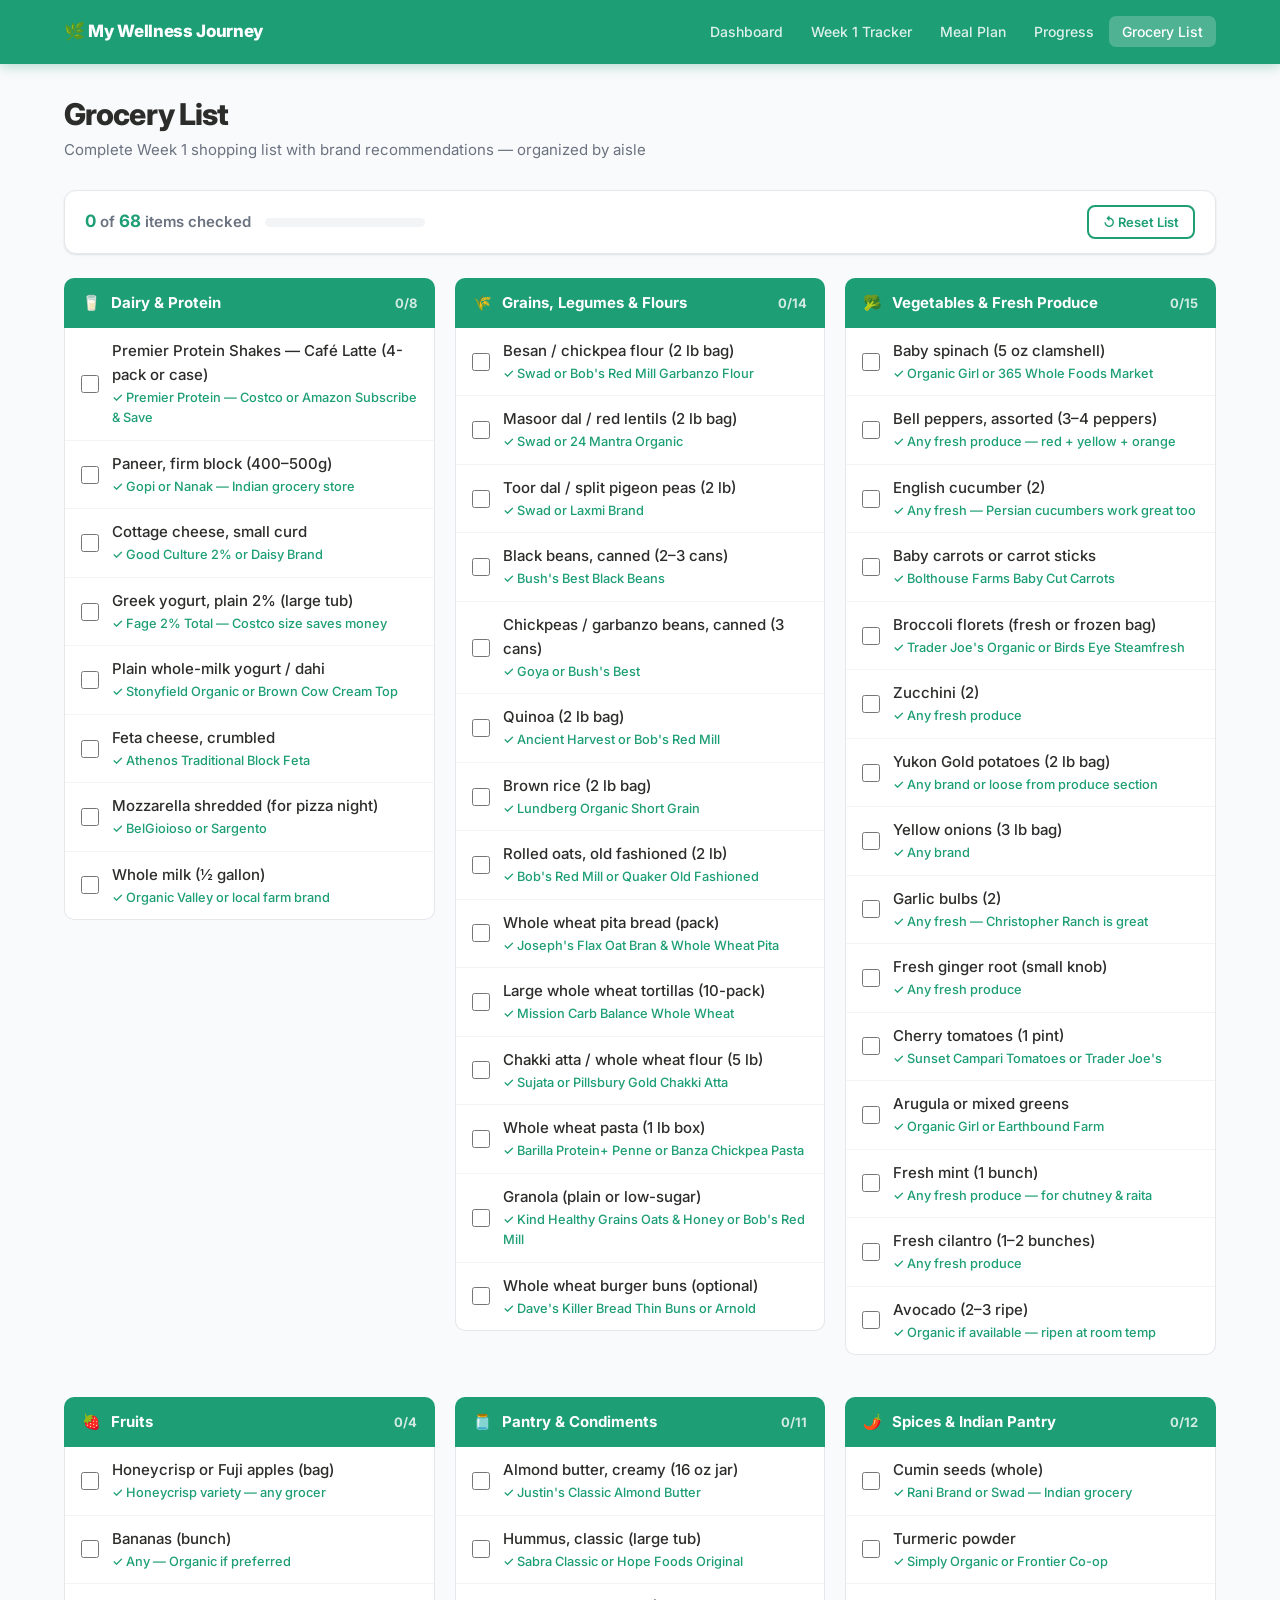
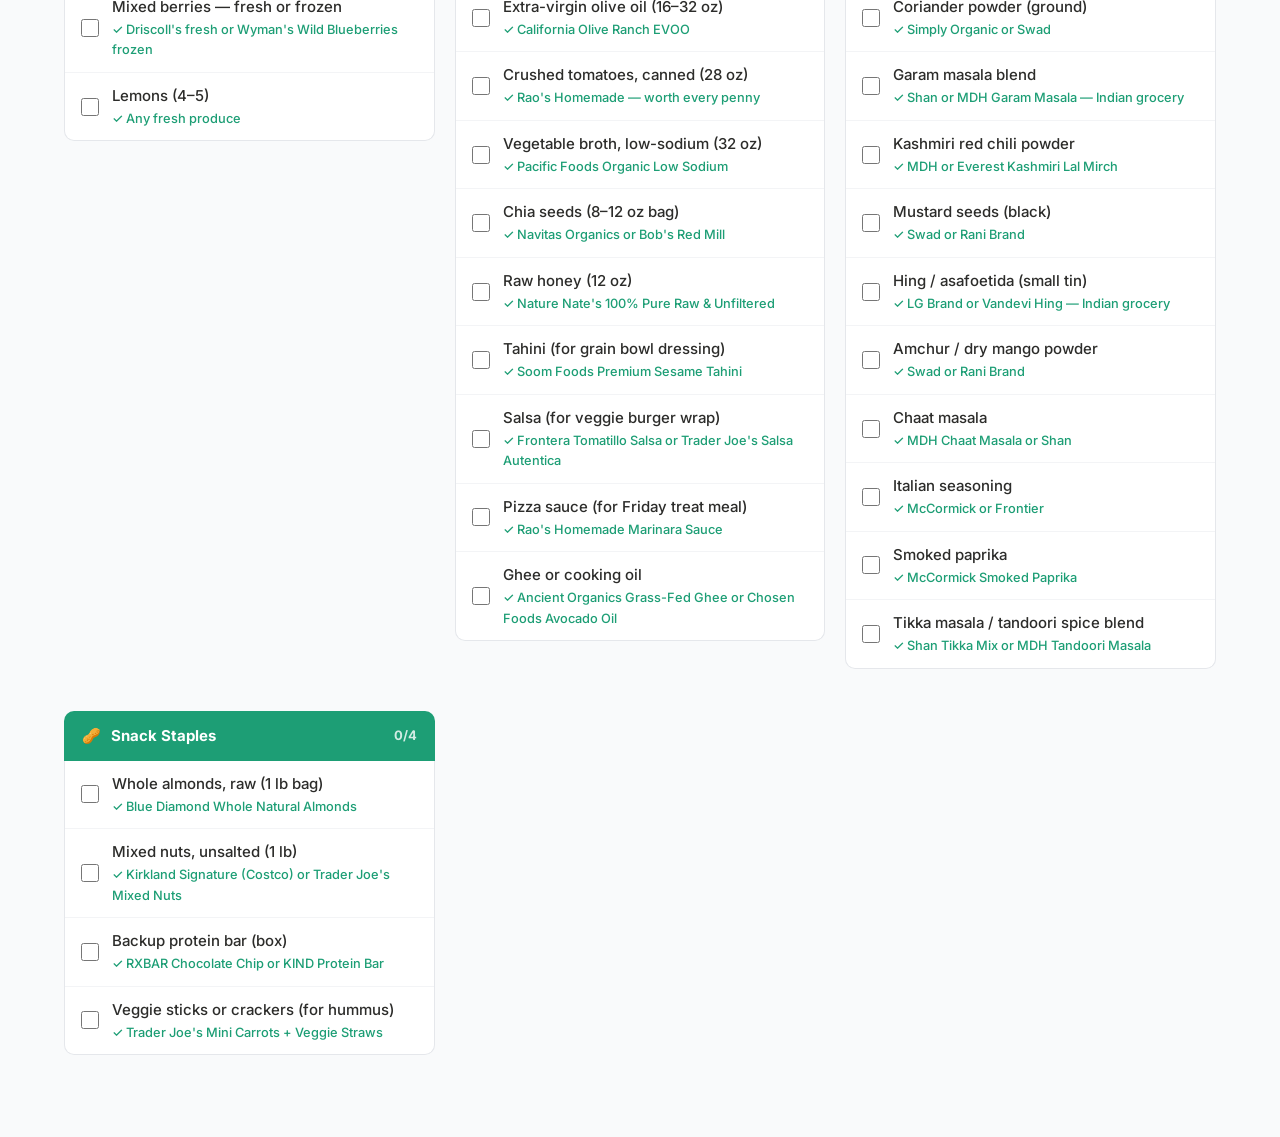
==== grocery.html @ 790ce115 "My Wellness Journey website" ====
<!DOCTYPE html>
<html lang="en">
<head>
  <meta charset="UTF-8">
  <meta name="viewport" content="width=device-width, initial-scale=1.0">
  <title>My Wellness Journey — Grocery List</title>
  <link rel="stylesheet" href="styles.css">
  <style>
    .grocery-grid {
      display: grid;
      grid-template-columns: repeat(auto-fill, minmax(340px, 1fr));
      gap: 20px;
    }
    .grocery-progress-bar { margin-bottom: 28px; }
    .reset-bar {
      display: flex; align-items: center; justify-content: space-between; flex-wrap: wrap; gap: 12px;
      background: white; border: 1px solid var(--gray-200); border-radius: var(--border-radius);
      padding: 14px 20px; margin-bottom: 24px; box-shadow: var(--shadow-sm);
    }
    .reset-bar-left { display: flex; align-items: center; gap: 14px; }
    .grocery-check-count { font-size: 0.9375rem; font-weight: 600; color: var(--text-light); }
    .grocery-check-count strong { color: var(--teal); font-size: 1.0625rem; }
  </style>
</head>
<body>

<nav class="navbar">
  <div class="nav-inner">
    <a class="nav-brand" href="index.html">🌿 My Wellness Journey</a>
    <button class="nav-toggle" id="navToggle" aria-label="Toggle navigation">
      <svg width="22" height="22" fill="none" stroke="currentColor" stroke-width="2.5" stroke-linecap="round">
        <path d="M3 11h16M3 6h16M3 16h16"/>
      </svg>
    </button>
    <ul class="nav-links" id="navLinks">
      <li><a href="index.html">Dashboard</a></li>
      <li><a href="tracker.html">Week 1 Tracker</a></li>
      <li><a href="meals.html">Meal Plan</a></li>
      <li><a href="progress.html">Progress</a></li>
      <li><a href="grocery.html" class="active">Grocery List</a></li>
    </ul>
  </div>
</nav>

<div class="page-container">
  <div class="page-header">
    <h1 class="page-title">Grocery List</h1>
    <p class="page-subtitle">Complete Week 1 shopping list with brand recommendations — organized by aisle</p>
  </div>

  <!-- PROGRESS + RESET BAR -->
  <div class="reset-bar">
    <div class="reset-bar-left">
      <span class="grocery-check-count"><strong id="checkedCount">0</strong> of <strong id="totalCount">0</strong> items checked</span>
      <div style="width:160px">
        <div class="progress-track" style="height:9px">
          <div class="progress-fill" id="groceryProgressFill" style="width:0%"></div>
        </div>
      </div>
    </div>
    <button class="btn btn-outline btn-sm" onclick="resetList()">↺ Reset List</button>
  </div>

  <div class="grocery-grid" id="groceryGrid"></div>
</div>

<script>
const CATEGORIES = [
  {
    icon: '🥛',
    name: 'Dairy & Protein',
    items: [
      { name: 'Premier Protein Shakes — Café Latte (4-pack or case)', brand: 'Premier Protein — Costco or Amazon Subscribe & Save' },
      { name: 'Paneer, firm block (400–500g)', brand: 'Gopi or Nanak — Indian grocery store' },
      { name: 'Cottage cheese, small curd', brand: 'Good Culture 2% or Daisy Brand' },
      { name: 'Greek yogurt, plain 2% (large tub)', brand: 'Fage 2% Total — Costco size saves money' },
      { name: 'Plain whole-milk yogurt / dahi', brand: 'Stonyfield Organic or Brown Cow Cream Top' },
      { name: 'Feta cheese, crumbled', brand: 'Athenos Traditional Block Feta' },
      { name: 'Mozzarella shredded (for pizza night)', brand: 'BelGioioso or Sargento' },
      { name: 'Whole milk (½ gallon)', brand: 'Organic Valley or local farm brand' },
    ]
  },
  {
    icon: '🌾',
    name: 'Grains, Legumes & Flours',
    items: [
      { name: 'Besan / chickpea flour (2 lb bag)', brand: 'Swad or Bob\'s Red Mill Garbanzo Flour' },
      { name: 'Masoor dal / red lentils (2 lb bag)', brand: 'Swad or 24 Mantra Organic' },
      { name: 'Toor dal / split pigeon peas (2 lb)', brand: 'Swad or Laxmi Brand' },
      { name: 'Black beans, canned (2–3 cans)', brand: 'Bush\'s Best Black Beans' },
      { name: 'Chickpeas / garbanzo beans, canned (3 cans)', brand: 'Goya or Bush\'s Best' },
      { name: 'Quinoa (2 lb bag)', brand: 'Ancient Harvest or Bob\'s Red Mill' },
      { name: 'Brown rice (2 lb bag)', brand: 'Lundberg Organic Short Grain' },
      { name: 'Rolled oats, old fashioned (2 lb)', brand: 'Bob\'s Red Mill or Quaker Old Fashioned' },
      { name: 'Whole wheat pita bread (pack)', brand: 'Joseph\'s Flax Oat Bran & Whole Wheat Pita' },
      { name: 'Large whole wheat tortillas (10-pack)', brand: 'Mission Carb Balance Whole Wheat' },
      { name: 'Chakki atta / whole wheat flour (5 lb)', brand: 'Sujata or Pillsbury Gold Chakki Atta' },
      { name: 'Whole wheat pasta (1 lb box)', brand: 'Barilla Protein+ Penne or Banza Chickpea Pasta' },
      { name: 'Granola (plain or low-sugar)', brand: 'Kind Healthy Grains Oats & Honey or Bob\'s Red Mill' },
      { name: 'Whole wheat burger buns (optional)', brand: 'Dave\'s Killer Bread Thin Buns or Arnold' },
    ]
  },
  {
    icon: '🥦',
    name: 'Vegetables & Fresh Produce',
    items: [
      { name: 'Baby spinach (5 oz clamshell)', brand: 'Organic Girl or 365 Whole Foods Market' },
      { name: 'Bell peppers, assorted (3–4 peppers)', brand: 'Any fresh produce — red + yellow + orange' },
      { name: 'English cucumber (2)', brand: 'Any fresh — Persian cucumbers work great too' },
      { name: 'Baby carrots or carrot sticks', brand: 'Bolthouse Farms Baby Cut Carrots' },
      { name: 'Broccoli florets (fresh or frozen bag)', brand: 'Trader Joe\'s Organic or Birds Eye Steamfresh' },
      { name: 'Zucchini (2)', brand: 'Any fresh produce' },
      { name: 'Yukon Gold potatoes (2 lb bag)', brand: 'Any brand or loose from produce section' },
      { name: 'Yellow onions (3 lb bag)', brand: 'Any brand' },
      { name: 'Garlic bulbs (2)', brand: 'Any fresh — Christopher Ranch is great' },
      { name: 'Fresh ginger root (small knob)', brand: 'Any fresh produce' },
      { name: 'Cherry tomatoes (1 pint)', brand: 'Sunset Campari Tomatoes or Trader Joe\'s' },
      { name: 'Arugula or mixed greens', brand: 'Organic Girl or Earthbound Farm' },
      { name: 'Fresh mint (1 bunch)', brand: 'Any fresh produce — for chutney & raita' },
      { name: 'Fresh cilantro (1–2 bunches)', brand: 'Any fresh produce' },
      { name: 'Avocado (2–3 ripe)', brand: 'Organic if available — ripen at room temp' },
    ]
  },
  {
    icon: '🍓',
    name: 'Fruits',
    items: [
      { name: 'Honeycrisp or Fuji apples (bag)', brand: 'Honeycrisp variety — any grocer' },
      { name: 'Bananas (bunch)', brand: 'Any — Organic if preferred' },
      { name: 'Mixed berries — fresh or frozen', brand: 'Driscoll\'s fresh or Wyman\'s Wild Blueberries frozen' },
      { name: 'Lemons (4–5)', brand: 'Any fresh produce' },
    ]
  },
  {
    icon: '🫙',
    name: 'Pantry & Condiments',
    items: [
      { name: 'Almond butter, creamy (16 oz jar)', brand: 'Justin\'s Classic Almond Butter' },
      { name: 'Hummus, classic (large tub)', brand: 'Sabra Classic or Hope Foods Original' },
      { name: 'Extra-virgin olive oil (16–32 oz)', brand: 'California Olive Ranch EVOO' },
      { name: 'Crushed tomatoes, canned (28 oz)', brand: 'Rao\'s Homemade — worth every penny' },
      { name: 'Vegetable broth, low-sodium (32 oz)', brand: 'Pacific Foods Organic Low Sodium' },
      { name: 'Chia seeds (8–12 oz bag)', brand: 'Navitas Organics or Bob\'s Red Mill' },
      { name: 'Raw honey (12 oz)', brand: 'Nature Nate\'s 100% Pure Raw & Unfiltered' },
      { name: 'Tahini (for grain bowl dressing)', brand: 'Soom Foods Premium Sesame Tahini' },
      { name: 'Salsa (for veggie burger wrap)', brand: 'Frontera Tomatillo Salsa or Trader Joe\'s Salsa Autentica' },
      { name: 'Pizza sauce (for Friday treat meal)', brand: 'Rao\'s Homemade Marinara Sauce' },
      { name: 'Ghee or cooking oil', brand: 'Ancient Organics Grass-Fed Ghee or Chosen Foods Avocado Oil' },
    ]
  },
  {
    icon: '🌶️',
    name: 'Spices & Indian Pantry',
    items: [
      { name: 'Cumin seeds (whole)', brand: 'Rani Brand or Swad — Indian grocery' },
      { name: 'Turmeric powder', brand: 'Simply Organic or Frontier Co-op' },
      { name: 'Coriander powder (ground)', brand: 'Simply Organic or Swad' },
      { name: 'Garam masala blend', brand: 'Shan or MDH Garam Masala — Indian grocery' },
      { name: 'Kashmiri red chili powder', brand: 'MDH or Everest Kashmiri Lal Mirch' },
      { name: 'Mustard seeds (black)', brand: 'Swad or Rani Brand' },
      { name: 'Hing / asafoetida (small tin)', brand: 'LG Brand or Vandevi Hing — Indian grocery' },
      { name: 'Amchur / dry mango powder', brand: 'Swad or Rani Brand' },
      { name: 'Chaat masala', brand: 'MDH Chaat Masala or Shan' },
      { name: 'Italian seasoning', brand: 'McCormick or Frontier' },
      { name: 'Smoked paprika', brand: 'McCormick Smoked Paprika' },
      { name: 'Tikka masala / tandoori spice blend', brand: 'Shan Tikka Mix or MDH Tandoori Masala' },
    ]
  },
  {
    icon: '🥜',
    name: 'Snack Staples',
    items: [
      { name: 'Whole almonds, raw (1 lb bag)', brand: 'Blue Diamond Whole Natural Almonds' },
      { name: 'Mixed nuts, unsalted (1 lb)', brand: 'Kirkland Signature (Costco) or Trader Joe\'s Mixed Nuts' },
      { name: 'Backup protein bar (box)', brand: 'RXBAR Chocolate Chip or KIND Protein Bar' },
      { name: 'Veggie sticks or crackers (for hummus)', brand: 'Trader Joe\'s Mini Carrots + Veggie Straws' },
    ]
  },
];

const STORAGE_KEY = 'wellness_grocery';

function loadChecked() { return JSON.parse(localStorage.getItem(STORAGE_KEY) || '{}'); }
function saveChecked(obj) { localStorage.setItem(STORAGE_KEY, JSON.stringify(obj)); }

function getItemKey(catIdx, itemIdx) { return `c${catIdx}_i${itemIdx}`; }

function render() {
  const checked = loadChecked();
  const grid    = document.getElementById('groceryGrid');
  grid.innerHTML = '';

  let totalItems   = 0;
  let checkedItems = 0;

  CATEGORIES.forEach((cat, ci) => {
    totalItems += cat.items.length;

    const catDiv = document.createElement('div');
    catDiv.className = 'grocery-category';

    const catCheckedCount = cat.items.filter((_,ii) => checked[getItemKey(ci,ii)]).length;
    checkedItems += catCheckedCount;

    catDiv.innerHTML = `
      <div class="grocery-cat-head">
        <span>${cat.icon}</span>
        <span>${cat.name}</span>
        <span style="margin-left:auto;opacity:0.8;font-size:0.8125rem">${catCheckedCount}/${cat.items.length}</span>
      </div>
      <div class="grocery-items" id="catItems-${ci}"></div>
    `;

    grid.appendChild(catDiv);

    const itemsContainer = document.getElementById('catItems-'+ci);
    cat.items.forEach((item, ii) => {
      const key     = getItemKey(ci, ii);
      const isChecked = checked[key] || false;

      const itemDiv = document.createElement('label');
      itemDiv.className = 'grocery-item' + (isChecked ? ' g-checked' : '');
      itemDiv.innerHTML = `
        <input type="checkbox" ${isChecked ? 'checked' : ''}>
        <div style="flex:1;min-width:0">
          <div class="grocery-item-name">${item.name}</div>
          <div class="grocery-item-brand">✓ ${item.brand}</div>
        </div>
      `;

      const cb = itemDiv.querySelector('input');
      cb.addEventListener('change', e => {
        const c = loadChecked();
        if (e.target.checked) c[key] = true;
        else delete c[key];
        saveChecked(c);
        render();
      });

      itemsContainer.appendChild(itemDiv);
    });
  });

  // Update progress
  document.getElementById('checkedCount').textContent = checkedItems;
  document.getElementById('totalCount').textContent   = totalItems;
  document.getElementById('groceryProgressFill').style.width = (totalItems ? checkedItems/totalItems*100 : 0) + '%';
}

function resetList() {
  if (!confirm('Uncheck all grocery items? Great for a fresh shopping trip!')) return;
  localStorage.removeItem(STORAGE_KEY);
  render();
}

document.getElementById('navToggle').addEventListener('click', () => {
  document.getElementById('navLinks').classList.toggle('open');
});

render();
</script>
</body>
</html>
---- styles.css ----
/* ============================================================
   MY WELLNESS JOURNEY — Shared Stylesheet
   ============================================================ */

@import url('https://fonts.googleapis.com/css2?family=Inter:wght@400;500;600;700;800&display=swap');

:root {
  --teal:        #1D9E75;
  --teal-light:  #E1F5EE;
  --teal-dark:   #147a5b;
  --text:        #2C2C2A;
  --text-light:  #6B7280;
  --amber:       #BA7517;
  --amber-light: #FEF3C7;
  --purple:      #534AB7;
  --purple-light:#EDE9FF;
  --white:       #ffffff;
  --gray-50:     #F9FAFB;
  --gray-100:    #F3F4F6;
  --gray-200:    #E5E7EB;
  --gray-300:    #D1D5DB;
  --red:         #EF4444;
  --red-light:   #FEE2E2;
  --border-radius: 12px;
  --shadow-sm: 0 1px 3px rgba(0,0,0,0.07), 0 1px 2px rgba(0,0,0,0.04);
  --shadow:    0 4px 6px -1px rgba(0,0,0,0.08), 0 2px 4px -1px rgba(0,0,0,0.04);
  --shadow-lg: 0 10px 20px -3px rgba(0,0,0,0.09), 0 4px 8px -2px rgba(0,0,0,0.04);
  --nav-height: 64px;
  --max-width:  1200px;
}

*, *::before, *::after { box-sizing: border-box; margin: 0; padding: 0; }

body {
  font-family: 'Inter', -apple-system, BlinkMacSystemFont, 'Segoe UI', sans-serif;
  color: var(--text);
  background: var(--gray-50);
  line-height: 1.6;
  min-height: 100vh;
}

/* =================== NAVIGATION =================== */
.navbar {
  background: var(--teal);
  height: var(--nav-height);
  position: sticky;
  top: 0;
  z-index: 200;
  box-shadow: 0 2px 12px rgba(29,158,117,0.35);
}
.nav-inner {
  max-width: var(--max-width);
  margin: 0 auto;
  padding: 0 24px;
  height: 100%;
  display: flex;
  align-items: center;
  justify-content: space-between;
}
.nav-brand {
  font-size: 1.0625rem;
  font-weight: 800;
  color: white;
  text-decoration: none;
  letter-spacing: -0.02em;
  white-space: nowrap;
  display: flex;
  align-items: center;
  gap: 8px;
}
.nav-links {
  display: flex;
  list-style: none;
  gap: 2px;
}
.nav-links a {
  color: rgba(255,255,255,0.85);
  text-decoration: none;
  padding: 7px 13px;
  border-radius: 7px;
  font-size: 0.875rem;
  font-weight: 500;
  transition: all 0.15s;
  white-space: nowrap;
}
.nav-links a:hover,
.nav-links a.active {
  color: white;
  background: rgba(255,255,255,0.22);
}
.nav-toggle {
  display: none;
  background: none;
  border: none;
  color: white;
  cursor: pointer;
  padding: 6px;
  border-radius: 6px;
}
.nav-toggle:hover { background: rgba(255,255,255,0.15); }

/* =================== PAGE LAYOUT =================== */
.page-container {
  max-width: var(--max-width);
  margin: 0 auto;
  padding: 32px 24px 60px;
}
.page-header { margin-bottom: 28px; }
.page-title {
  font-size: 1.875rem;
  font-weight: 800;
  color: var(--text);
  letter-spacing: -0.03em;
  line-height: 1.2;
}
.page-subtitle {
  color: var(--text-light);
  margin-top: 6px;
  font-size: 0.9375rem;
}

/* =================== CARDS =================== */
.card {
  background: var(--white);
  border-radius: var(--border-radius);
  border: 1px solid var(--gray-200);
  box-shadow: var(--shadow-sm);
  overflow: hidden;
}
.card-header {
  padding: 15px 20px;
  border-bottom: 1px solid var(--gray-100);
  display: flex;
  align-items: center;
  justify-content: space-between;
  gap: 12px;
}
.card-title {
  font-size: 0.9375rem;
  font-weight: 700;
  color: var(--text);
}
.card-body { padding: 20px; }

/* =================== STATS GRID =================== */
.stats-grid {
  display: grid;
  grid-template-columns: repeat(auto-fit, minmax(170px, 1fr));
  gap: 14px;
  margin-bottom: 24px;
}
.stat-card {
  background: var(--white);
  border-radius: var(--border-radius);
  border: 1px solid var(--gray-200);
  box-shadow: var(--shadow-sm);
  padding: 20px;
  text-align: center;
  transition: transform 0.2s, box-shadow 0.2s;
}
.stat-card:hover {
  transform: translateY(-2px);
  box-shadow: var(--shadow);
}
.stat-value {
  font-size: 2rem;
  font-weight: 800;
  color: var(--teal);
  letter-spacing: -0.04em;
  line-height: 1;
  margin-bottom: 6px;
}
.stat-label {
  font-size: 0.75rem;
  color: var(--text-light);
  font-weight: 600;
  text-transform: uppercase;
  letter-spacing: 0.05em;
}
.stat-card.stat-purple .stat-value { color: var(--purple); }
.stat-card.stat-amber  .stat-value { color: var(--amber); }
.stat-card.stat-red    .stat-value { color: var(--red); }

/* =================== BUTTONS =================== */
.btn {
  display: inline-flex;
  align-items: center;
  gap: 8px;
  padding: 10px 20px;
  border-radius: 8px;
  font-size: 0.9375rem;
  font-weight: 600;
  cursor: pointer;
  border: 2px solid transparent;
  transition: all 0.15s;
  text-decoration: none;
  font-family: inherit;
}
.btn-primary { background: var(--teal); color: white; }
.btn-primary:hover {
  background: var(--teal-dark);
  transform: translateY(-1px);
  box-shadow: 0 4px 14px rgba(29,158,117,0.4);
}
.btn-outline { background: transparent; color: var(--teal); border-color: var(--teal); }
.btn-outline:hover { background: var(--teal-light); }
.btn-danger { background: var(--red); color: white; border-color: var(--red); }
.btn-danger:hover { background: #dc2626; }
.btn-sm { padding: 7px 14px; font-size: 0.8125rem; }

/* =================== PROGRESS BARS =================== */
.progress-wrap { margin: 10px 0; }
.progress-label {
  display: flex;
  justify-content: space-between;
  font-size: 0.8125rem;
  color: var(--text-light);
  margin-bottom: 5px;
  font-weight: 500;
}
.progress-track {
  background: var(--gray-100);
  border-radius: 999px;
  height: 9px;
  overflow: hidden;
}
.progress-fill {
  height: 100%;
  border-radius: 999px;
  background: var(--teal);
  transition: width 0.45s cubic-bezier(.4,0,.2,1);
  min-width: 0;
}
.progress-fill.p-purple { background: var(--purple); }
.progress-fill.p-amber  { background: var(--amber); }
.progress-fill.p-full   { background: var(--teal); }

/* =================== CHECKBOXES =================== */
.meal-row {
  display: flex;
  align-items: center;
  gap: 12px;
  padding: 11px 14px;
  border-radius: 9px;
  cursor: pointer;
  transition: background 0.12s, border-color 0.12s;
  border: 1.5px solid transparent;
  margin-bottom: 4px;
}
.meal-row:hover  { background: var(--teal-light); border-color: rgba(29,158,117,0.3); }
.meal-row.is-checked { background: #d4f0e7; border-color: var(--teal); }
.meal-row input[type="checkbox"] { width: 19px; height: 19px; accent-color: var(--teal); cursor: pointer; flex-shrink: 0; }
.meal-info { flex: 1; min-width: 0; }
.meal-type  { font-size: 0.6875rem; font-weight: 700; text-transform: uppercase; letter-spacing: 0.06em; color: var(--text-light); }
.meal-food  { font-size: 0.9rem; color: var(--text); font-weight: 500; margin-top: 1px; white-space: nowrap; overflow: hidden; text-overflow: ellipsis; }
.meal-row.is-checked .meal-food { text-decoration: line-through; opacity: 0.55; }
.protein-pill {
  font-size: 0.8125rem;
  font-weight: 700;
  color: var(--purple);
  background: var(--purple-light);
  padding: 3px 9px;
  border-radius: 20px;
  white-space: nowrap;
  flex-shrink: 0;
}
.protein-pill.optional { color: var(--text-light); background: var(--gray-100); }

/* =================== TOGGLE =================== */
.toggle-wrap {
  display: flex;
  align-items: center;
  gap: 12px;
  cursor: pointer;
  padding: 11px 14px;
  border-radius: 9px;
  border: 1.5px solid transparent;
  transition: background 0.12s;
  margin-bottom: 4px;
}
.toggle-wrap:hover { background: var(--amber-light); }
.toggle { position: relative; width: 46px; height: 25px; flex-shrink: 0; }
.toggle input { opacity: 0; width: 0; height: 0; position: absolute; }
.toggle-slider {
  position: absolute; inset: 0;
  background: var(--gray-300);
  border-radius: 999px;
  transition: background 0.2s;
  cursor: pointer;
}
.toggle-slider::before {
  content: '';
  position: absolute;
  width: 19px; height: 19px;
  left: 3px; bottom: 3px;
  background: white;
  border-radius: 50%;
  transition: transform 0.2s;
  box-shadow: 0 1px 4px rgba(0,0,0,0.22);
}
.toggle input:checked + .toggle-slider { background: var(--amber); }
.toggle input:checked + .toggle-slider::before { transform: translateX(21px); }
.toggle-label { font-size: 0.9375rem; font-weight: 500; color: var(--text); }

/* =================== BADGES =================== */
.badge {
  display: inline-flex;
  align-items: center;
  padding: 3px 10px;
  border-radius: 20px;
  font-size: 0.75rem;
  font-weight: 600;
  letter-spacing: 0.02em;
  white-space: nowrap;
}
.badge-teal   { background: var(--teal-light); color: var(--teal-dark); }
.badge-purple { background: var(--purple-light); color: var(--purple); }
.badge-amber  { background: var(--amber-light); color: var(--amber); }
.badge-complete { background: var(--teal); color: white; }
.badge-gray   { background: var(--gray-100); color: var(--text-light); }

/* =================== TIP BOX =================== */
.tip-box {
  background: linear-gradient(135deg, var(--teal-light) 0%, #c8eadf 100%);
  border-left: 4px solid var(--teal);
  border-radius: 0 10px 10px 0;
  padding: 14px 18px;
  margin-top: 16px;
}
.tip-box-label {
  font-size: 0.6875rem;
  font-weight: 700;
  text-transform: uppercase;
  letter-spacing: 0.08em;
  color: var(--teal-dark);
  margin-bottom: 5px;
}
.tip-box p { font-size: 0.9rem; color: var(--text); line-height: 1.55; }

/* =================== FORMS =================== */
.form-group { margin-bottom: 16px; }
.form-label { display: block; font-size: 0.875rem; font-weight: 600; color: var(--text); margin-bottom: 6px; }
.form-control {
  width: 100%;
  padding: 10px 14px;
  border: 1.5px solid var(--gray-300);
  border-radius: 8px;
  font-size: 0.9375rem;
  font-family: inherit;
  color: var(--text);
  background: white;
  transition: border-color 0.15s, box-shadow 0.15s;
  outline: none;
}
.form-control:focus {
  border-color: var(--teal);
  box-shadow: 0 0 0 3px rgba(29,158,117,0.14);
}
textarea.form-control { resize: vertical; min-height: 80px; }

/* =================== TABS =================== */
.tab-list {
  display: flex;
  gap: 3px;
  padding: 5px;
  background: var(--gray-100);
  border-radius: 11px;
  overflow-x: auto;
  scrollbar-width: thin;
  scrollbar-color: var(--gray-300) transparent;
  margin-bottom: 24px;
}
.tab-btn {
  flex: 1;
  min-width: 78px;
  padding: 9px 10px;
  border: none;
  background: transparent;
  border-radius: 8px;
  font-size: 0.78rem;
  font-weight: 600;
  color: var(--text-light);
  cursor: pointer;
  transition: all 0.15s;
  white-space: nowrap;
  text-align: center;
  position: relative;
  font-family: inherit;
}
.tab-btn:hover { background: white; color: var(--text); }
.tab-btn.active { background: white; color: var(--teal); box-shadow: var(--shadow-sm); }
.tab-btn.tab-done { color: var(--teal-dark); }
.tab-done-dot {
  position: absolute;
  top: 4px; right: 6px;
  width: 8px; height: 8px;
  background: var(--teal);
  border-radius: 50%;
}
.tab-day { display: block; font-size: 0.875rem; font-weight: 700; }
.tab-date { display: block; font-size: 0.6875rem; opacity: 0.75; margin-top: 1px; }

/* =================== MEALS TABLE =================== */
.meal-table-wrap { overflow-x: auto; margin-bottom: 40px; border-radius: var(--border-radius); border: 1px solid var(--gray-200); box-shadow: var(--shadow-sm); }
.meal-table { width: 100%; border-collapse: collapse; min-width: 700px; }
.meal-table th {
  background: var(--teal);
  color: white;
  padding: 12px 14px;
  font-size: 0.8125rem;
  font-weight: 700;
  text-align: left;
  white-space: nowrap;
}
.meal-table th.day-head { min-width: 130px; }
.meal-table th:first-child { width: 90px; border-radius: 12px 0 0 0; }
.meal-table th:last-child  { border-radius: 0 12px 0 0; }
.meal-table td {
  padding: 10px 14px;
  font-size: 0.8375rem;
  color: var(--text);
  border-bottom: 1px solid var(--gray-100);
  vertical-align: top;
  line-height: 1.4;
}
.meal-table tr:last-child td { border-bottom: none; }
.meal-table tr:nth-child(even) td { background: var(--gray-50); }
.meal-table td:first-child {
  font-weight: 700;
  color: var(--teal-dark);
  font-size: 0.75rem;
  text-transform: uppercase;
  letter-spacing: 0.04em;
  white-space: nowrap;
}
.meal-table .p-tag {
  display: inline-block;
  font-size: 0.7rem;
  font-weight: 700;
  color: var(--purple);
  background: var(--purple-light);
  padding: 1px 6px;
  border-radius: 10px;
  margin-top: 3px;
}

/* =================== RECIPE CARDS =================== */
.recipe-grid {
  display: grid;
  grid-template-columns: repeat(auto-fill, minmax(320px, 1fr));
  gap: 20px;
}
.recipe-card {
  background: white;
  border-radius: var(--border-radius);
  border: 1px solid var(--gray-200);
  box-shadow: var(--shadow-sm);
  overflow: hidden;
  transition: transform 0.2s, box-shadow 0.2s;
}
.recipe-card:hover { transform: translateY(-3px); box-shadow: var(--shadow-lg); }
.recipe-card-head { background: var(--teal); padding: 16px 18px; color: white; }
.recipe-card-head h3 { font-size: 1.0625rem; font-weight: 800; margin-bottom: 10px; }
.recipe-meta { display: flex; gap: 10px; flex-wrap: wrap; }
.recipe-meta-item { font-size: 0.8rem; color: rgba(255,255,255,0.9); display: flex; align-items: center; gap: 4px; }
.recipe-badges { display: flex; gap: 8px; margin-top: 10px; flex-wrap: wrap; }
.recipe-badge-protein { background: rgba(83,74,183,0.25); color: white; padding: 4px 10px; border-radius: 20px; font-size: 0.8rem; font-weight: 700; }
.recipe-badge-cal { background: rgba(186,117,23,0.3); color: #ffe4a0; padding: 4px 10px; border-radius: 20px; font-size: 0.8rem; font-weight: 700; }
.recipe-body { padding: 18px; }
.recipe-section { margin-bottom: 14px; }
.recipe-section:last-child { margin-bottom: 0; }
.recipe-section-title { font-size: 0.7rem; font-weight: 800; text-transform: uppercase; letter-spacing: 0.07em; color: var(--text-light); margin-bottom: 8px; }
.recipe-section ul { list-style: none; padding: 0; }
.recipe-section ul li { font-size: 0.875rem; padding: 4px 0; color: var(--text); display: flex; align-items: baseline; gap: 7px; border-bottom: 1px solid var(--gray-100); }
.recipe-section ul li:last-child { border-bottom: none; }
.recipe-section ul li::before { content: '•'; color: var(--teal); font-weight: 900; flex-shrink: 0; }
.recipe-section ol { padding-left: 18px; }
.recipe-section ol li { font-size: 0.875rem; padding: 4px 0; color: var(--text); line-height: 1.5; }

/* =================== GROCERY =================== */
.grocery-category { margin-bottom: 22px; }
.grocery-cat-head {
  display: flex;
  align-items: center;
  gap: 10px;
  padding: 13px 18px;
  background: var(--teal);
  color: white;
  border-radius: 10px 10px 0 0;
  font-size: 0.9375rem;
  font-weight: 700;
}
.grocery-items {
  background: white;
  border: 1px solid var(--gray-200);
  border-top: none;
  border-radius: 0 0 10px 10px;
  overflow: hidden;
}
.grocery-item {
  display: flex;
  align-items: center;
  gap: 13px;
  padding: 11px 16px;
  border-bottom: 1px solid var(--gray-100);
  cursor: pointer;
  transition: background 0.1s;
}
.grocery-item:last-child { border-bottom: none; }
.grocery-item:hover { background: var(--teal-light); }
.grocery-item.g-checked { background: var(--gray-50); }
.grocery-item input[type="checkbox"] { width: 18px; height: 18px; accent-color: var(--teal); cursor: pointer; flex-shrink: 0; }
.grocery-item-name { font-size: 0.9375rem; font-weight: 500; color: var(--text); }
.grocery-item.g-checked .grocery-item-name { text-decoration: line-through; color: var(--text-light); }
.grocery-item-brand { font-size: 0.8rem; color: var(--teal); font-weight: 500; margin-top: 1px; }
.grocery-item.g-checked .grocery-item-brand { color: var(--gray-300); }

/* =================== RESPONSIVE =================== */
@media (max-width: 768px) {
  .page-container { padding: 20px 16px 48px; }
  .page-title { font-size: 1.5rem; }
  .stats-grid { grid-template-columns: repeat(2, 1fr); gap: 12px; }
  .stat-value { font-size: 1.625rem; }
  .nav-links {
    display: none;
    position: absolute;
    top: var(--nav-height);
    left: 0; right: 0;
    background: var(--teal-dark);
    flex-direction: column;
    padding: 8px 12px 16px;
    gap: 3px;
    box-shadow: 0 8px 20px rgba(0,0,0,0.2);
  }
  .nav-links.open { display: flex; }
  .nav-toggle { display: flex; align-items: center; justify-content: center; }
  .tab-btn { min-width: 64px; padding: 8px 6px; }
  .tab-day { font-size: 0.8rem; }
  .recipe-grid { grid-template-columns: 1fr; }
}
@media (max-width: 480px) {
  .stats-grid { grid-template-columns: repeat(2, 1fr); }
  .tab-btn { min-width: 52px; font-size: 0.72rem; }
}
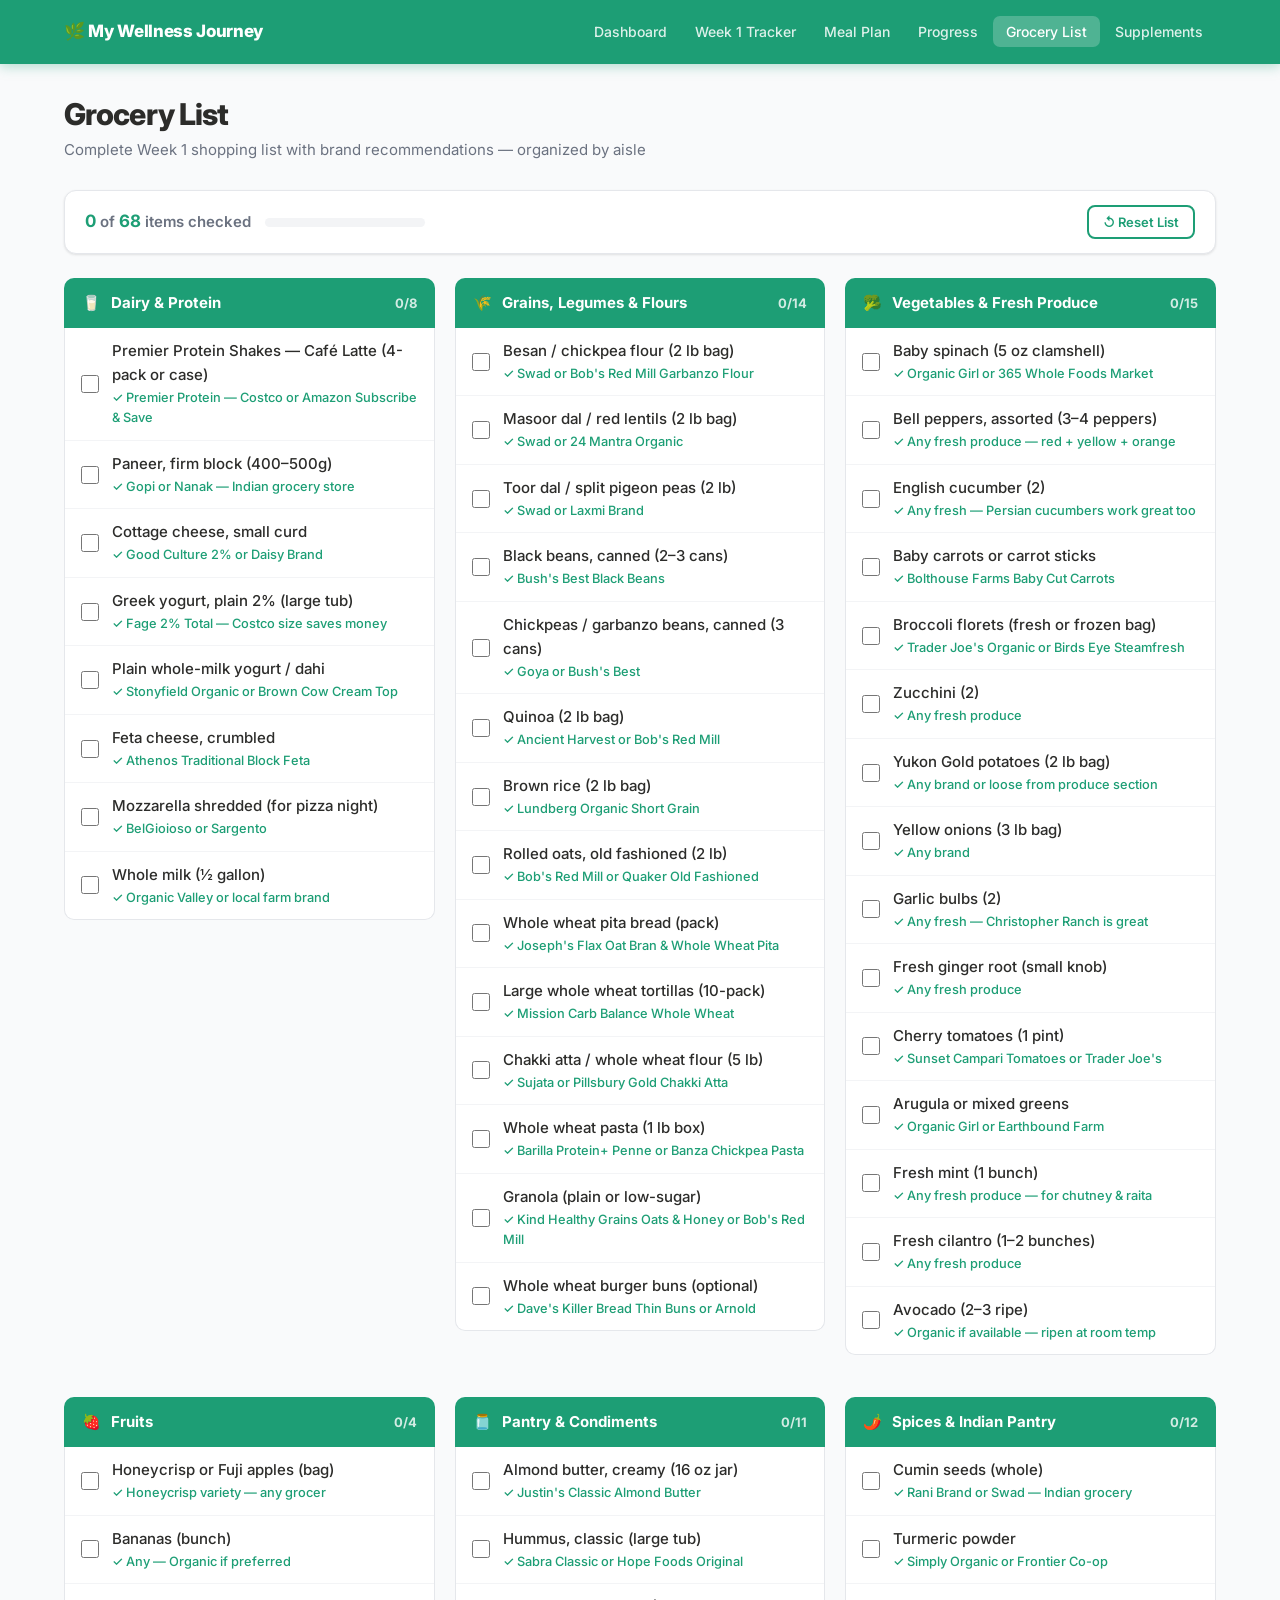
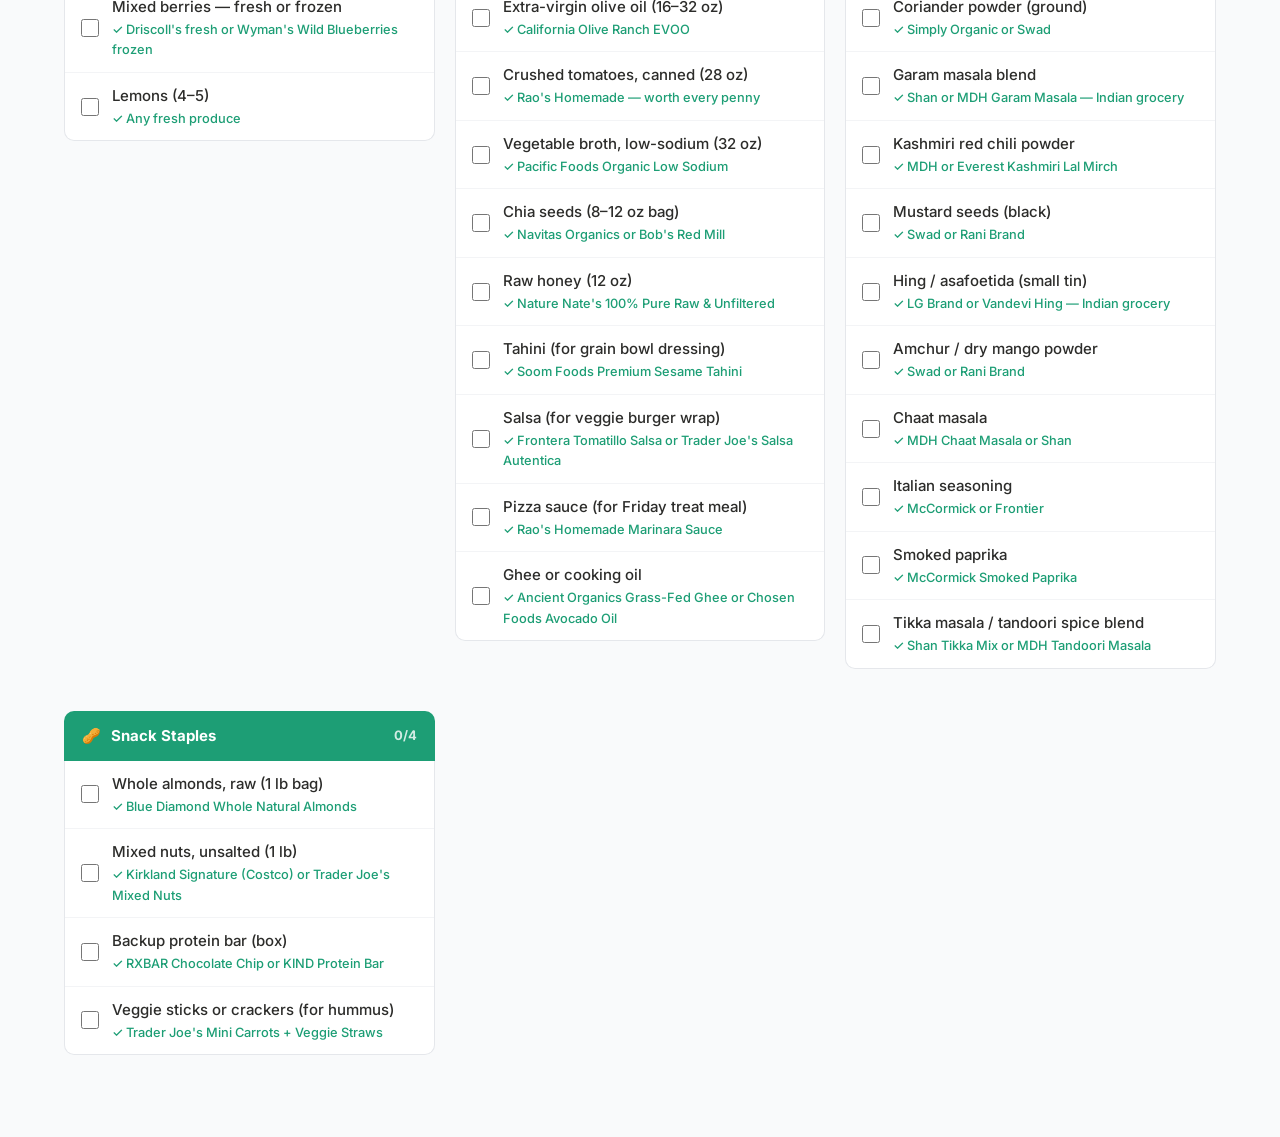
==== commit df9c9d1c: "Add supplements page with daily checklist, 30-day calendar, and OB-GYN reminder" ====
--- a/grocery.html
+++ b/grocery.html
@@ -38,6 +38,7 @@
       <li><a href="meals.html">Meal Plan</a></li>
       <li><a href="progress.html">Progress</a></li>
       <li><a href="grocery.html" class="active">Grocery List</a></li>
+      <li><a href="supplements.html">Supplements</a></li>
     </ul>
   </div>
 </nav>
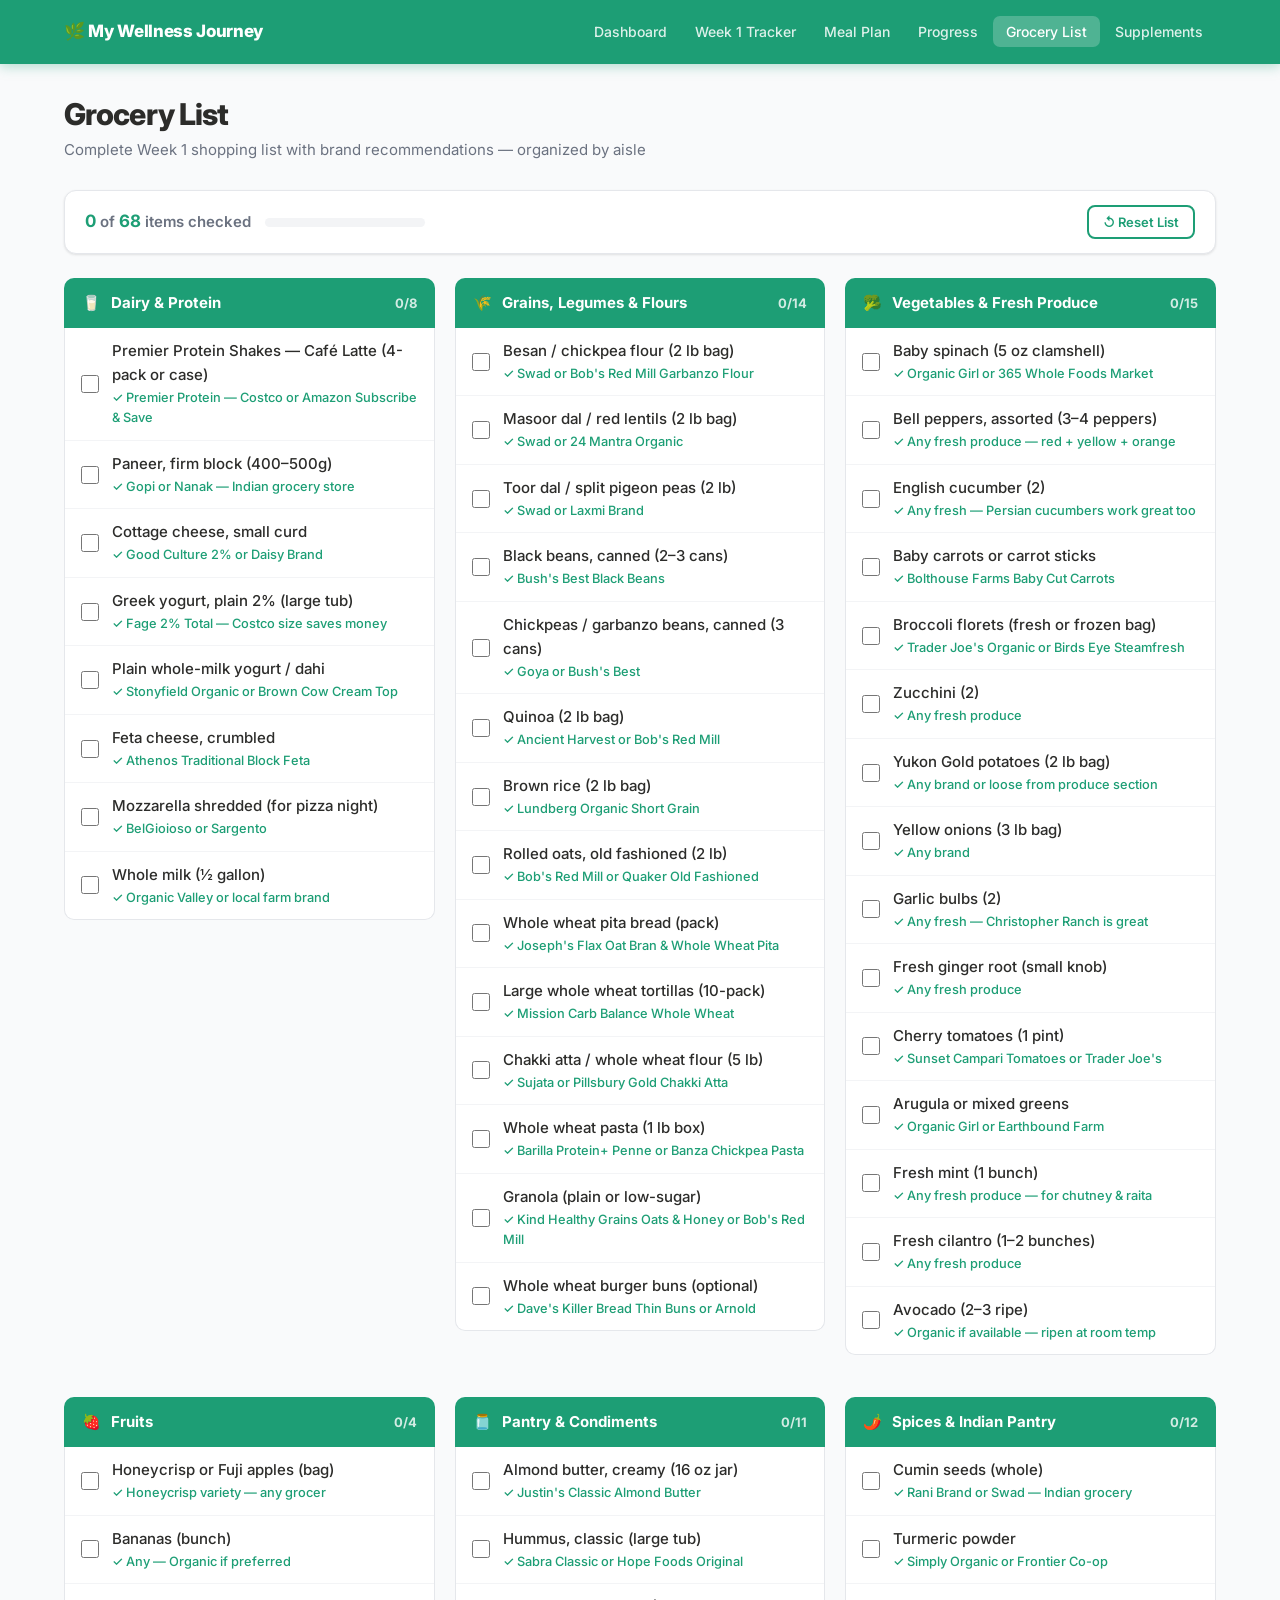
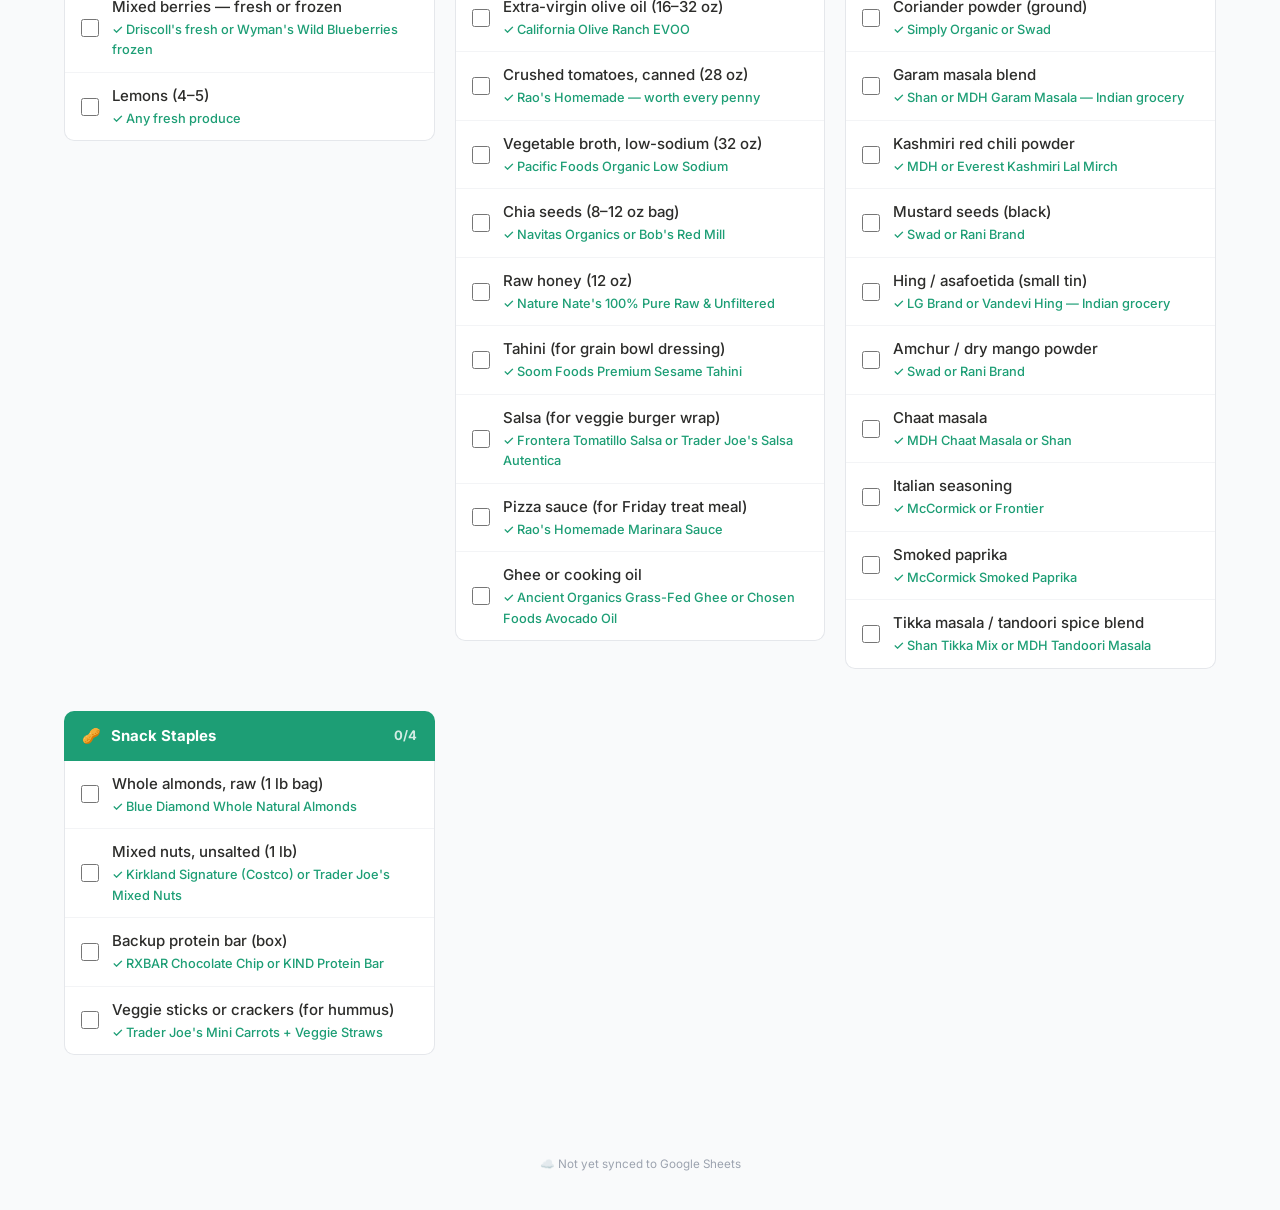
==== commit a85e52f2: "Add Google Sheets cloud sync with localStorage cache and sync indicator" ====
--- a/grocery.html
+++ b/grocery.html
@@ -65,6 +65,7 @@
   <div class="grocery-grid" id="groceryGrid"></div>
 </div>
 
+<script src="sync.js"></script>
 <script>
 const CATEGORIES = [
   {
@@ -182,7 +183,10 @@
 const STORAGE_KEY = 'wellness_grocery';
 
 function loadChecked() { return JSON.parse(localStorage.getItem(STORAGE_KEY) || '{}'); }
-function saveChecked(obj) { localStorage.setItem(STORAGE_KEY, JSON.stringify(obj)); }
+function saveChecked(obj) {
+  localStorage.setItem(STORAGE_KEY, JSON.stringify(obj));
+  if (window.GS) GS.post('Grocery', obj);
+}
 
 function getItemKey(catIdx, itemIdx) { return `c${catIdx}_i${itemIdx}`; }
 
@@ -259,6 +263,18 @@
 });
 
 render();
+
+// ─── CLOUD SYNC LOAD ──────────────────────────────────────────────────────
+window.addEventListener('load', async () => {
+  if (!window.GS) return;
+  const cloud = await GS.get('Grocery');
+  if (!cloud || typeof cloud !== 'object') return;
+  const local = loadChecked();
+  if (JSON.stringify(cloud) !== JSON.stringify(local)) {
+    localStorage.setItem(STORAGE_KEY, JSON.stringify(cloud));
+    render();
+  }
+});
 </script>
 </body>
 </html>
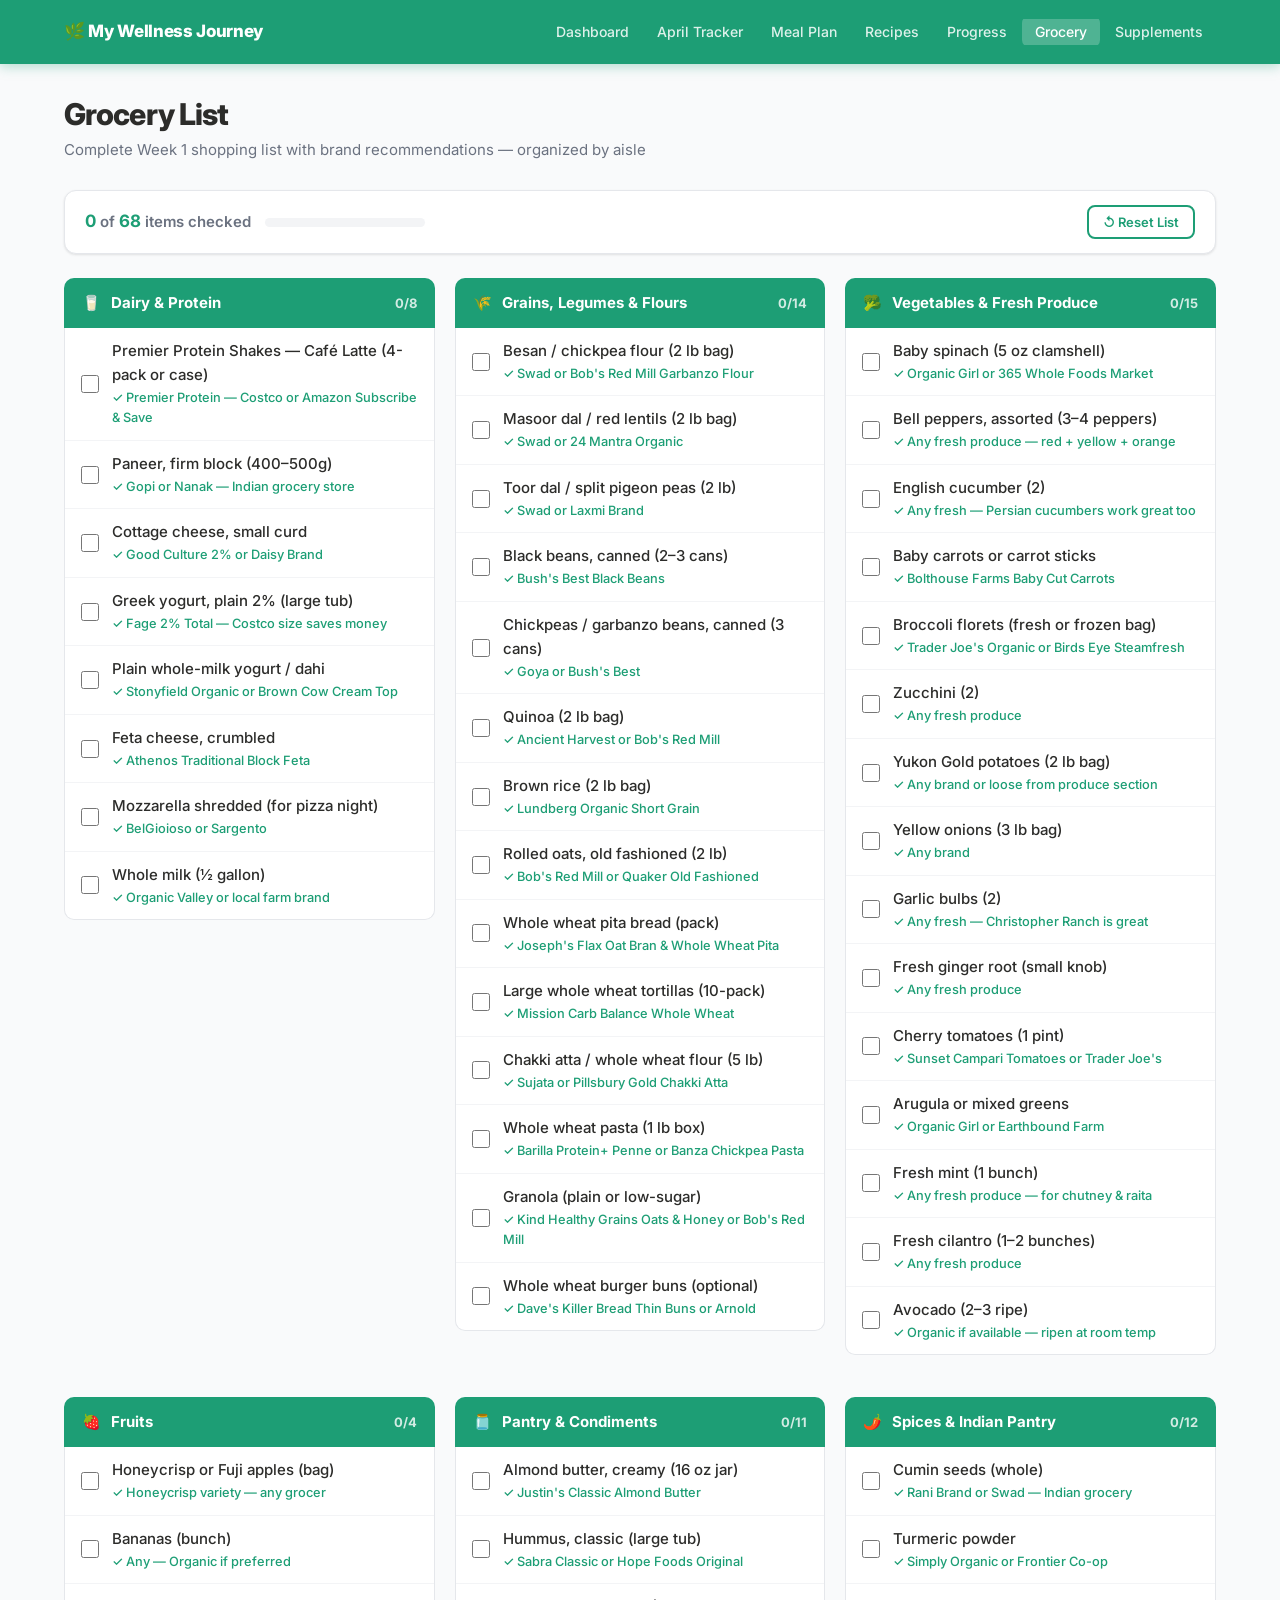
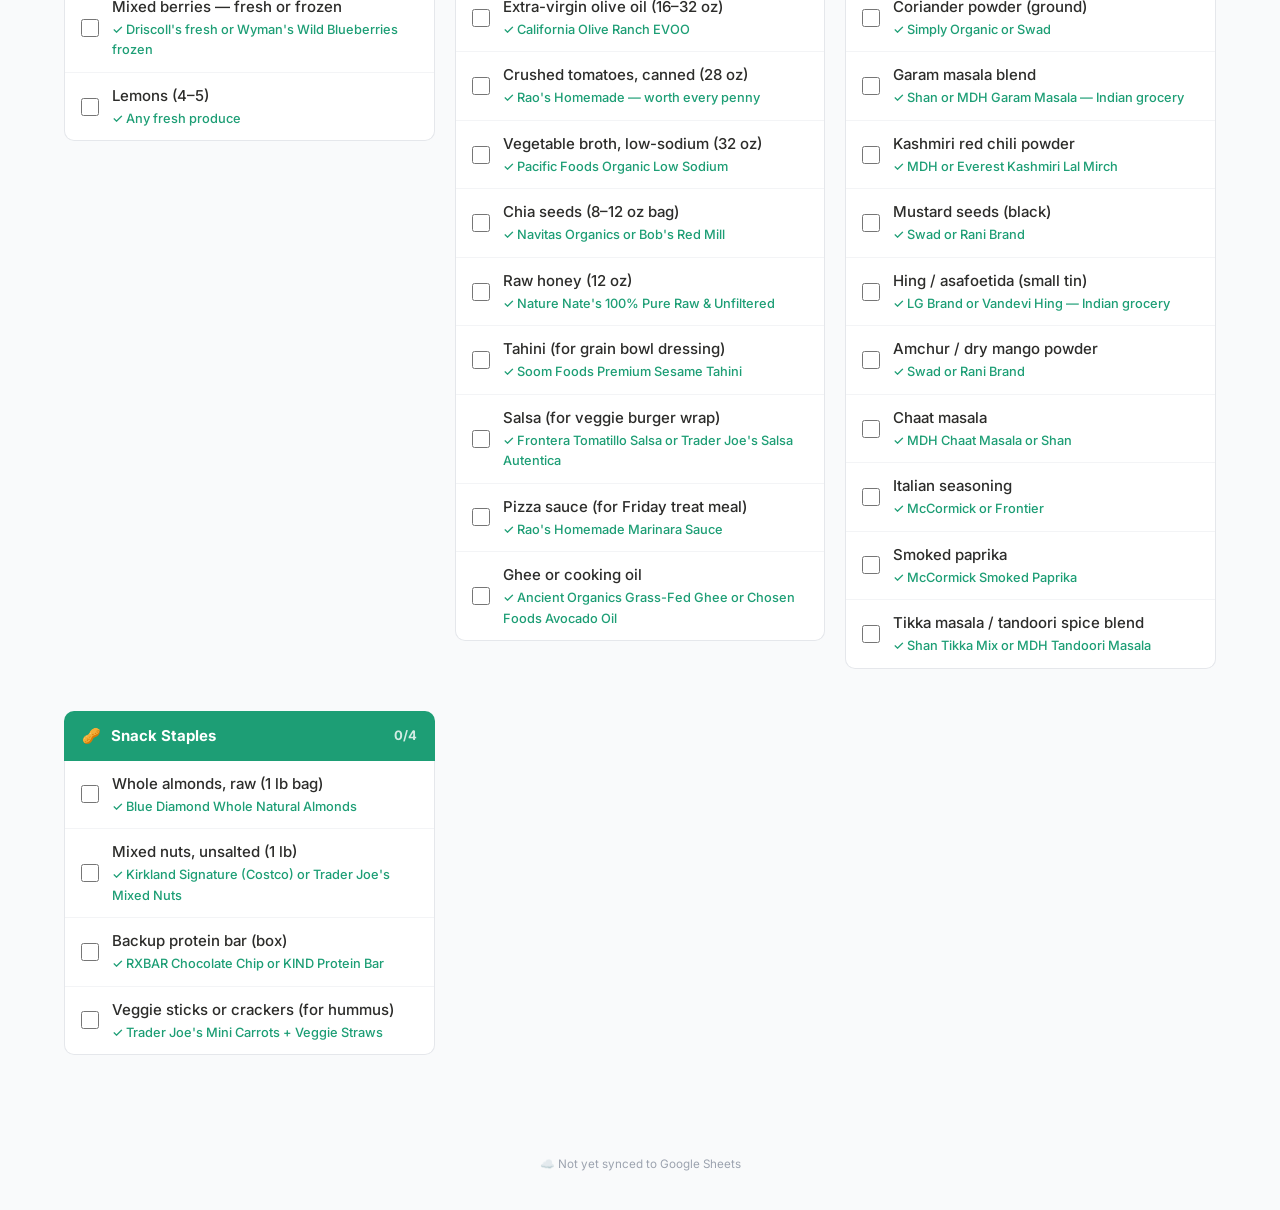
==== commit 8baa300b: "Major upgrade: April 2025 tracker, recipe library, monthly dashboard, BMI tracking, Google Sheets sy" ====
--- a/grocery.html
+++ b/grocery.html
@@ -34,10 +34,11 @@
     </button>
     <ul class="nav-links" id="navLinks">
       <li><a href="index.html">Dashboard</a></li>
-      <li><a href="tracker.html">Week 1 Tracker</a></li>
+      <li><a href="tracker.html">April Tracker</a></li>
       <li><a href="meals.html">Meal Plan</a></li>
+      <li><a href="recipes.html">Recipes</a></li>
       <li><a href="progress.html">Progress</a></li>
-      <li><a href="grocery.html" class="active">Grocery List</a></li>
+      <li><a href="grocery.html" class="active">Grocery</a></li>
       <li><a href="supplements.html">Supplements</a></li>
     </ul>
   </div>
--- a/styles.css
+++ b/styles.css
@@ -72,7 +72,12 @@
   display: flex;
   list-style: none;
   gap: 2px;
-}
+  flex-wrap: nowrap;
+  overflow-x: auto;
+  -webkit-overflow-scrolling: touch;
+  scrollbar-width: none;
+}
+.nav-links::-webkit-scrollbar { display: none; }
 .nav-links a {
   color: rgba(255,255,255,0.85);
   text-decoration: none;
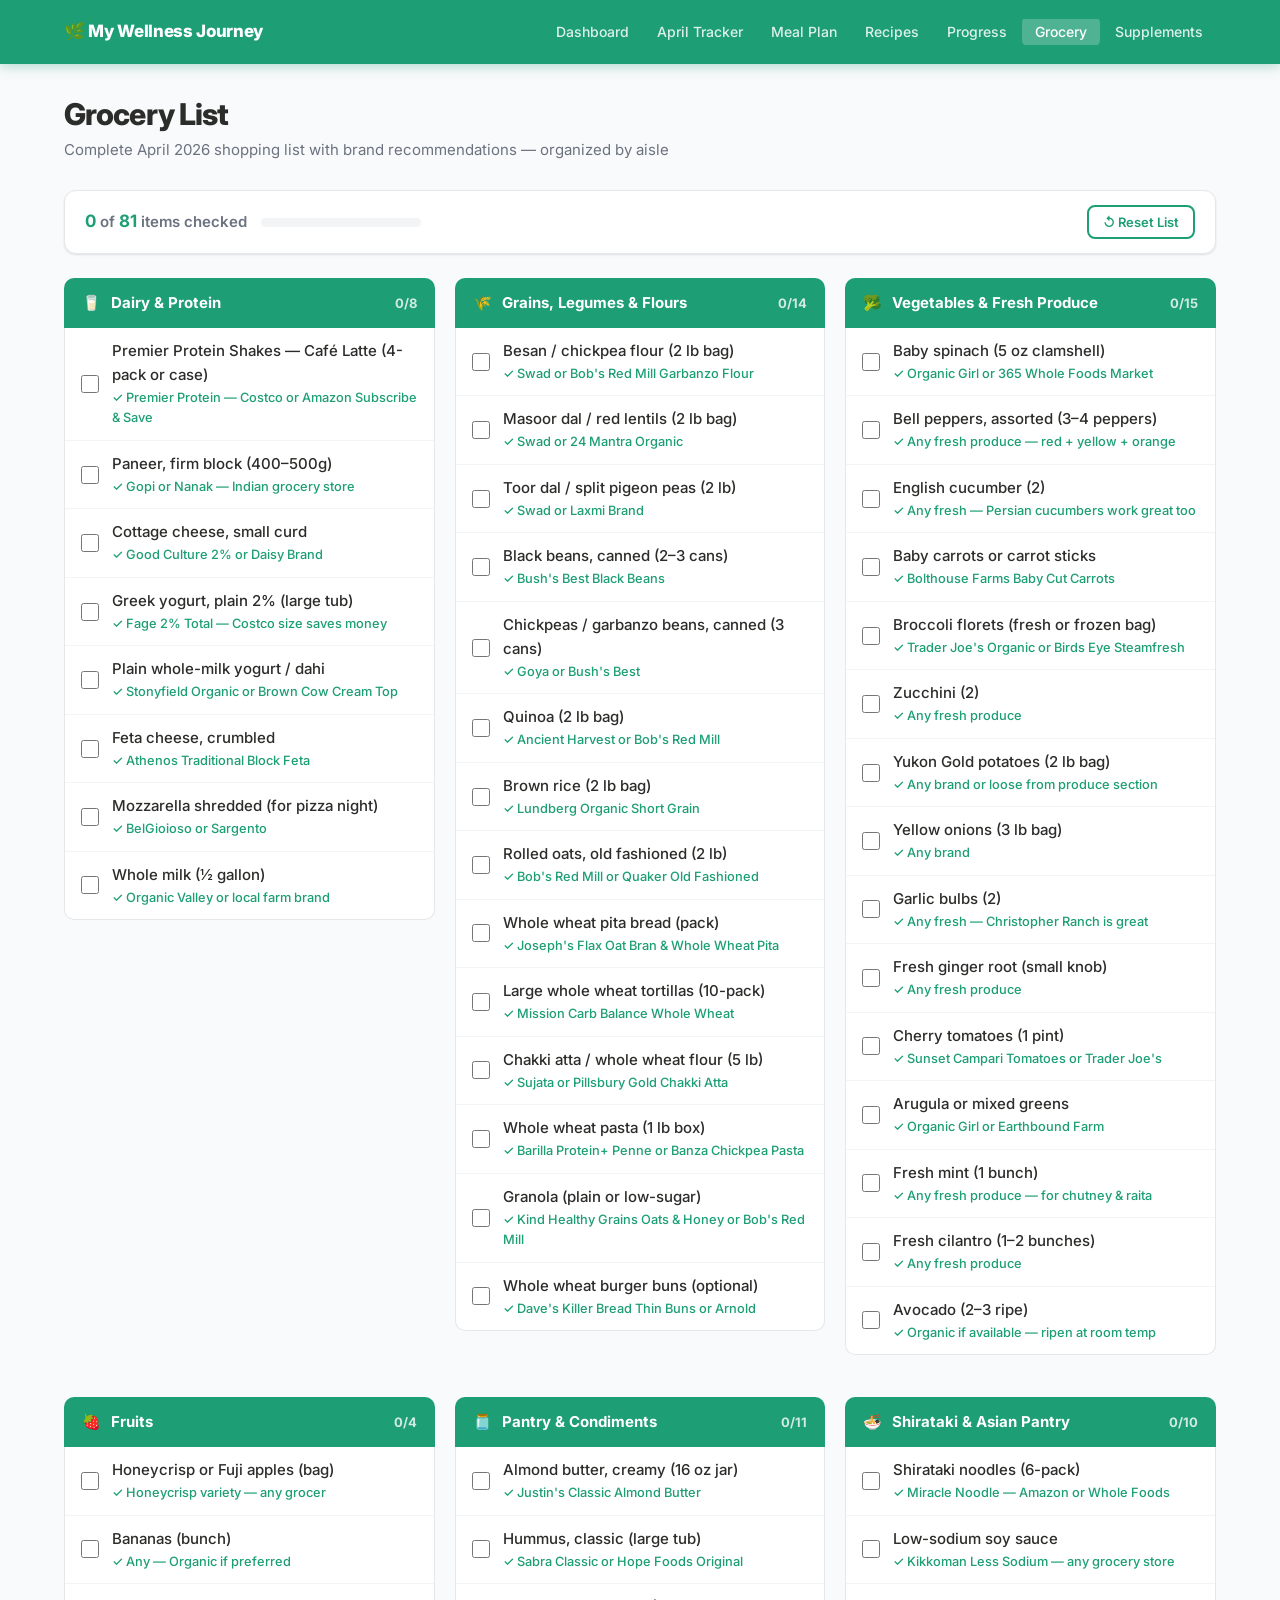
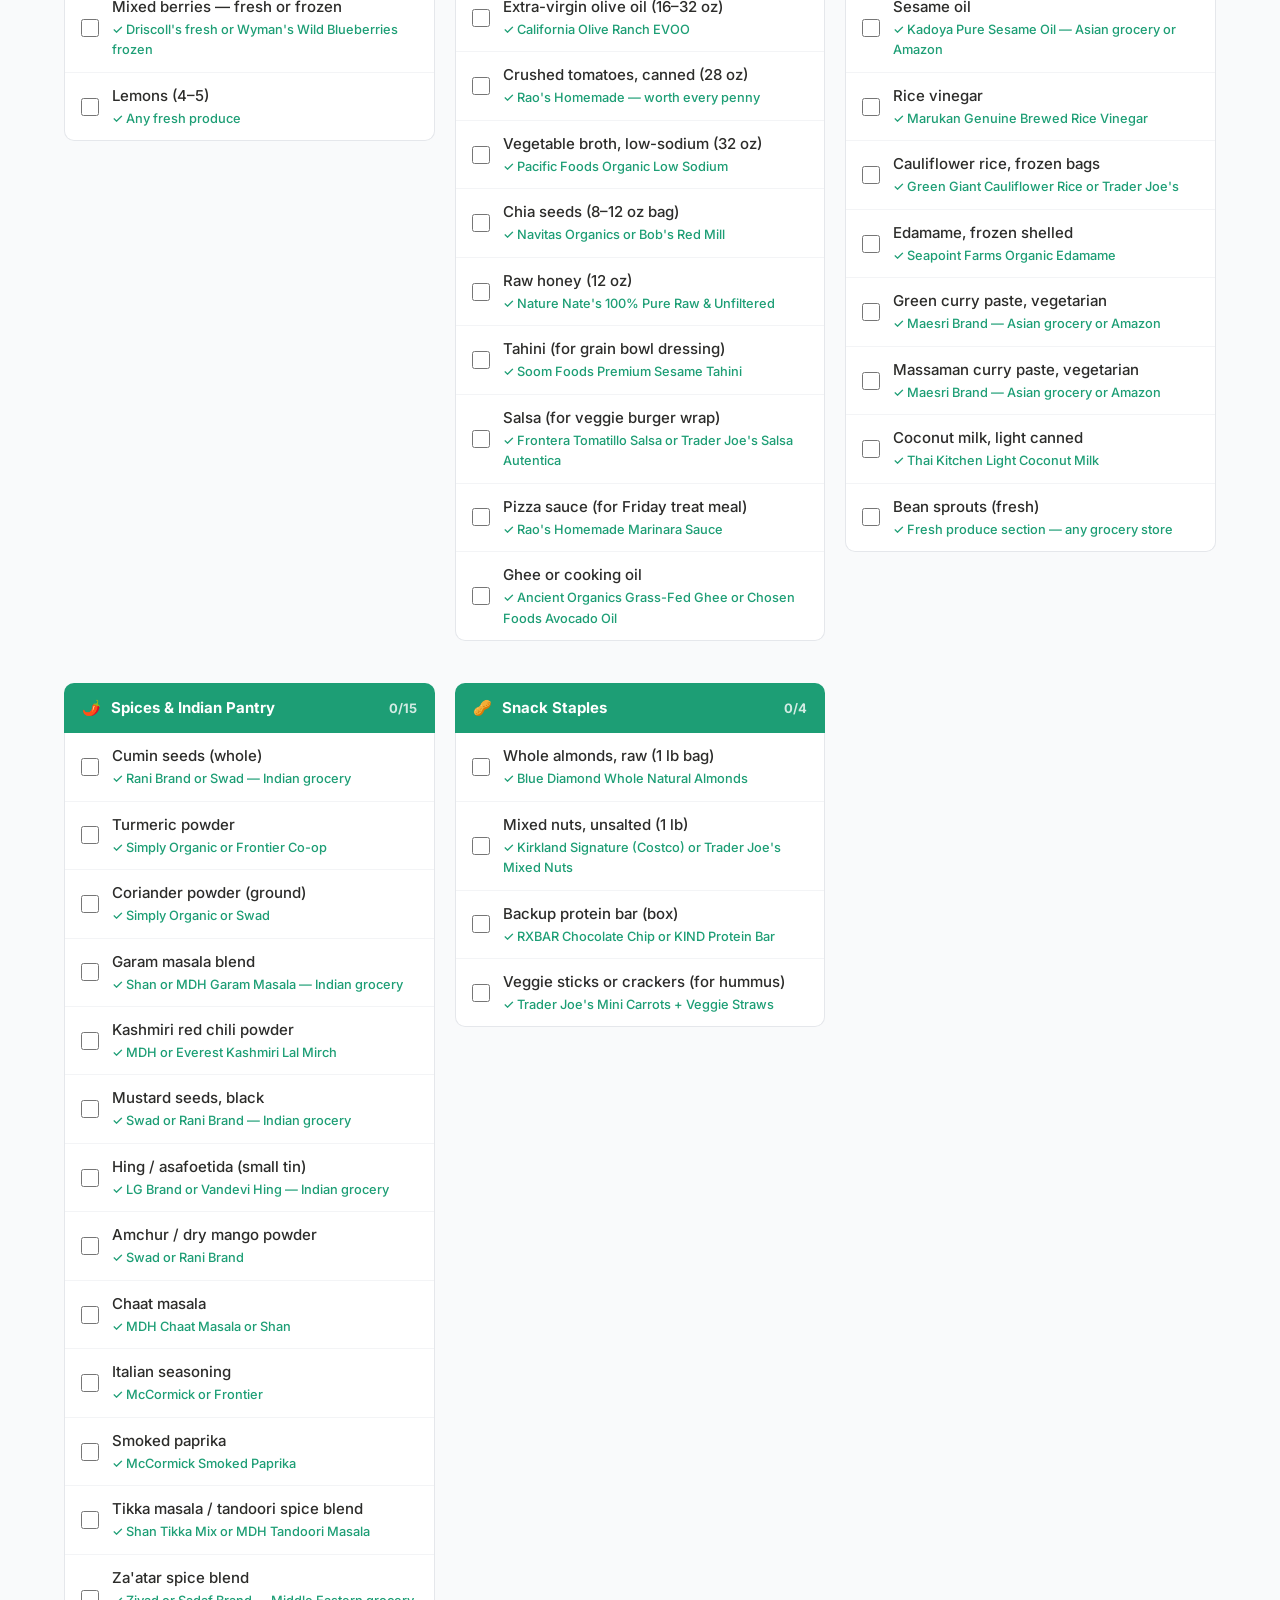
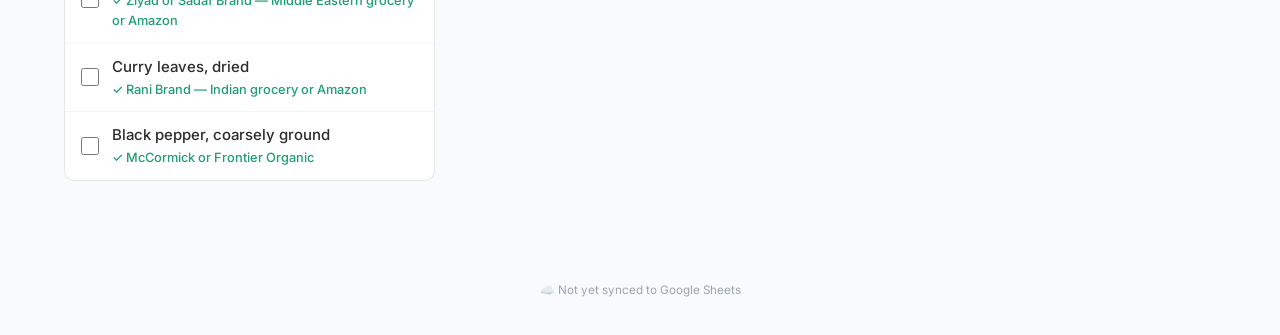
==== commit 2325db93: "Complete April 2026 upgrade: full meal data, supplements, recipes, BMI progress, grocery update - da" ====
--- a/grocery.html
+++ b/grocery.html
@@ -47,7 +47,7 @@
 <div class="page-container">
   <div class="page-header">
     <h1 class="page-title">Grocery List</h1>
-    <p class="page-subtitle">Complete Week 1 shopping list with brand recommendations — organized by aisle</p>
+    <p class="page-subtitle">Complete April 2026 shopping list with brand recommendations — organized by aisle</p>
   </div>
 
   <!-- PROGRESS + RESET BAR -->
@@ -152,6 +152,22 @@
     ]
   },
   {
+    icon: '🍜',
+    name: 'Shirataki & Asian Pantry',
+    items: [
+      { name: 'Shirataki noodles (6-pack)', brand: 'Miracle Noodle — Amazon or Whole Foods' },
+      { name: 'Low-sodium soy sauce', brand: 'Kikkoman Less Sodium — any grocery store' },
+      { name: 'Sesame oil', brand: 'Kadoya Pure Sesame Oil — Asian grocery or Amazon' },
+      { name: 'Rice vinegar', brand: 'Marukan Genuine Brewed Rice Vinegar' },
+      { name: 'Cauliflower rice, frozen bags', brand: 'Green Giant Cauliflower Rice or Trader Joe\'s' },
+      { name: 'Edamame, frozen shelled', brand: 'Seapoint Farms Organic Edamame' },
+      { name: 'Green curry paste, vegetarian', brand: 'Maesri Brand — Asian grocery or Amazon' },
+      { name: 'Massaman curry paste, vegetarian', brand: 'Maesri Brand — Asian grocery or Amazon' },
+      { name: 'Coconut milk, light canned', brand: 'Thai Kitchen Light Coconut Milk' },
+      { name: 'Bean sprouts (fresh)', brand: 'Fresh produce section — any grocery store' },
+    ]
+  },
+  {
     icon: '🌶️',
     name: 'Spices & Indian Pantry',
     items: [
@@ -160,13 +176,16 @@
       { name: 'Coriander powder (ground)', brand: 'Simply Organic or Swad' },
       { name: 'Garam masala blend', brand: 'Shan or MDH Garam Masala — Indian grocery' },
       { name: 'Kashmiri red chili powder', brand: 'MDH or Everest Kashmiri Lal Mirch' },
-      { name: 'Mustard seeds (black)', brand: 'Swad or Rani Brand' },
+      { name: 'Mustard seeds, black', brand: 'Swad or Rani Brand — Indian grocery' },
       { name: 'Hing / asafoetida (small tin)', brand: 'LG Brand or Vandevi Hing — Indian grocery' },
       { name: 'Amchur / dry mango powder', brand: 'Swad or Rani Brand' },
       { name: 'Chaat masala', brand: 'MDH Chaat Masala or Shan' },
       { name: 'Italian seasoning', brand: 'McCormick or Frontier' },
       { name: 'Smoked paprika', brand: 'McCormick Smoked Paprika' },
       { name: 'Tikka masala / tandoori spice blend', brand: 'Shan Tikka Mix or MDH Tandoori Masala' },
+      { name: 'Za\'atar spice blend', brand: 'Ziyad or Sadaf Brand — Middle Eastern grocery or Amazon' },
+      { name: 'Curry leaves, dried', brand: 'Rani Brand — Indian grocery or Amazon' },
+      { name: 'Black pepper, coarsely ground', brand: 'McCormick or Frontier Organic' },
     ]
   },
   {
--- a/styles.css
+++ b/styles.css
@@ -547,3 +547,79 @@
   .stats-grid { grid-template-columns: repeat(2, 1fr); }
   .tab-btn { min-width: 52px; font-size: 0.72rem; }
 }
+
+/* =================== SUPPLEMENTS =================== */
+.supplement-grid {
+  display: grid;
+  grid-template-columns: repeat(auto-fill, minmax(300px, 1fr));
+  gap: 14px;
+  margin-bottom: 20px;
+}
+.supplement-card {
+  background: white;
+  border: 2px solid var(--gray-200);
+  border-left: 4px solid var(--teal);
+  border-radius: 14px;
+  padding: 18px;
+  box-shadow: var(--shadow-sm);
+  transition: transform 0.2s, box-shadow 0.2s;
+}
+.supplement-card:hover { transform: translateY(-2px); box-shadow: var(--shadow); }
+.supplement-card.taken { background: var(--teal-light); border-color: var(--teal); }
+
+.supp-habit-calendar {
+  display: flex;
+  flex-wrap: wrap;
+  gap: 8px;
+  padding: 4px 0;
+}
+
+/* =================== FILTER BUTTONS =================== */
+.filter-btn {
+  padding: 7px 16px;
+  border-radius: 20px;
+  font-size: 0.875rem;
+  font-weight: 600;
+  cursor: pointer;
+  border: 2px solid var(--teal);
+  background: transparent;
+  color: var(--teal);
+  transition: all 0.15s;
+  font-family: inherit;
+}
+.filter-btn:hover { background: var(--teal-light); }
+.filter-btn.active { background: var(--teal); color: white; }
+
+.cuisine-badge {
+  display: inline-flex;
+  align-items: center;
+  padding: 3px 10px;
+  border-radius: 20px;
+  font-size: 0.75rem;
+  font-weight: 600;
+  background: rgba(255,255,255,0.2);
+  color: white;
+}
+
+/* =================== BMI BAR =================== */
+.bmi-bar {
+  height: 12px;
+  background: linear-gradient(to right, var(--teal) 0%, #a3e635 30%, var(--amber) 60%, var(--red) 100%);
+  border-radius: 999px;
+  position: relative;
+}
+
+/* =================== RECIPE CARDS (expanded) =================== */
+.recipe-expanded {
+  display: none;
+  padding: 16px 18px;
+  border-top: 1px solid var(--gray-100);
+}
+.recipe-expanded.open { display: block; }
+
+/* =================== TRACKER PRE-PERIOD =================== */
+.cd-pre-period {
+  background: var(--purple-light);
+  border-left: 4px solid var(--purple);
+}
+
